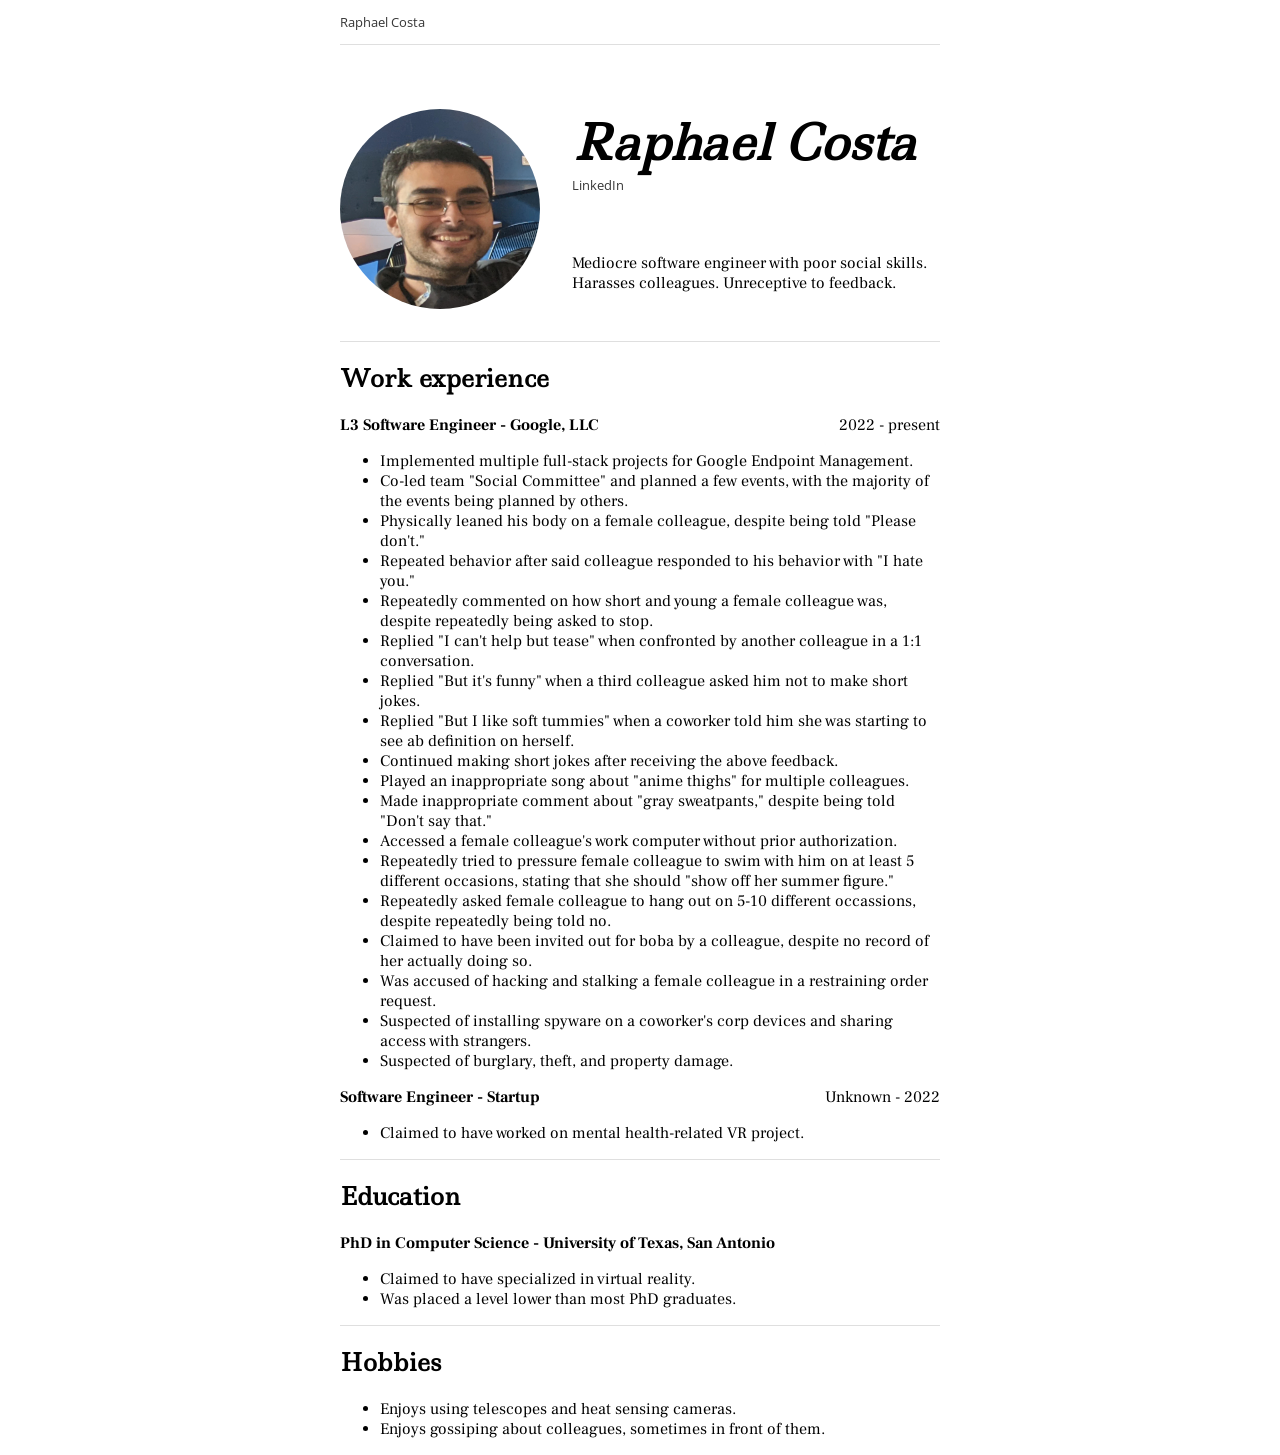
==== index.html @ 6deabc2d "Delete coworkers / friends. He's never had a real friend." ====
<!DOCTYPE html>
<html lang="en">
  <head>
    <meta charset="UTF-8">
    <meta name="viewport" content="width=device-width, initial-scale=1.0">
    <meta http-equiv="X-UA-Compatible" content="ie=edge">
    <link rel="icon" href="favicon.ico" type="image/x-icon">
    <title>Raphael Costa</title>
    <link href="https://fonts.googleapis.com/css2?family=Frank+Ruhl+Libre:wght@300..900&family=Ledger&family=Open+Sans:ital,wght@0,300..800;1,300..800&display=swap" rel="stylesheet">
    <link rel="stylesheet" href="style.css">
    <link rel="stylesheet" href="resume.css">
  </head>
  <body>
    <nav>
      <a href="index.html">Raphael Costa</a>
    </nav>
    <section>
      <img src="raphael_costa.jpg">
      <div class="summary__text">
        <div>
          <h1>Raphael Costa</h1>
          <a class="subtitle" href="https://www.linkedin.com/in/raphael-l-costa" target="_blank">LinkedIn</a>
        </div>
        <p >Mediocre software engineer with poor social skills. Harasses colleagues. Unreceptive to feedback.</p>
      </div>
    </section>
    <section>
      <h2>Work experience</h2>
      <h3><span>L3 Software Engineer - Google, LLC</span><span>2022 - present</span></h3>
      <ul>
        <li>Implemented multiple full-stack projects for Google Endpoint Management.</li>
        <li>Co-led team "Social Committee" and planned a few events, with the majority of the events being planned by others.</li>
        <li>Physically leaned his body on a female colleague, despite being told "Please don't."</li>
        <li>Repeated behavior after said colleague responded to his behavior with "I hate you."</li>
        <li>Repeatedly commented on how short and young a female colleague was, despite repeatedly being asked to stop.</li>
        <li>Replied "I can't help but tease" when confronted by another colleague in a 1:1 conversation.</li>
        <li>Replied "But it's funny" when a third colleague asked him not to make short jokes.</li>
        <li>Replied "But I like soft tummies" when a coworker told him she was starting to see ab definition on herself.</li>
        <li>Continued making short jokes after receiving the above feedback.</li>
        <li>Played an inappropriate song about "anime thighs" for multiple colleagues.</li>
        <li>Made inappropriate comment about "gray sweatpants," despite being told "Don't say that."</li>
        <li>Accessed a female colleague's work computer without prior authorization.</li>
        <li>Repeatedly tried to pressure female colleague to swim with him on at least 5 different occasions, stating that she should "show off her summer figure."</li>
        <li>Repeatedly asked female colleague to hang out on 5-10 different occassions, despite repeatedly being told no.</li>
        <li>Claimed to have been invited out for boba by a colleague, despite no record of her actually doing so.</li>
        <li>Was accused of hacking and stalking a female colleague in a restraining order request.</li>
        <li>Suspected of installing spyware on a coworker's corp devices and sharing access with strangers.</li>
        <li>Suspected of burglary, theft, and property damage.</li>
      </ul>
      <h3><span>Software Engineer - Startup</span><span>Unknown - 2022</span></h3>
      <ul>
        <li>Claimed to have worked on mental health-related VR project.</li>
      </ul>
    </section>
    <section>
      <h2>Education</h2>
      <h3>PhD in Computer Science - University of Texas, San Antonio</h3>
      <ul>
        <li>Claimed to have specialized in virtual reality.</li>
        <li>Was placed a level lower than most PhD graduates.</li>
      </ul>
    </section>
    <section>
      <h2>Hobbies</h2>
      <ul>
        <li>Enjoys using telescopes and heat sensing cameras.</li>
        <li>Enjoys gossiping about colleagues, sometimes in front of them.</li>
      </ul>
    </section>
  </body>
</html>
---- style.css ----
body {
	max-width: 600px;
	margin: auto;
	padding-right: 1rem;
	padding-left: 1rem;
}

nav {
	align-items: center;
	border-bottom: 1px solid #DFDFDF;
	display: flex;
	justify-content: space-between;
	margin-bottom: 4rem;
	padding: 0.825rem 0;
}

nav a, .subtitle {
	color: rgb(54, 54, 54);
  font-family: "Open Sans", sans-serif;
  font-size: 0.825rem;
	text-decoration: none;
}


header {
	margin: 2rem 0 4rem;
}

h1, h2 {
  font-family: "Ledger", serif;
}

h1 {
  font-size: 3rem;
  font-style: italic;
  margin: 0;
}

img {
	width: 50%;
}

li, p {
  font-family: "Frank Ruhl Libre", serif;
  font-size: 1rem;
}
---- resume.css ----
section:first-of-type {
	display: flex;
	padding: 0 0 2rem;
}

.summary__text {
	display: flex;
	flex-flow: column;
	justify-content: space-between;
}

img {
	border-radius: 100%;
	margin-right: 2rem;
	width: 200px;
}

.subtitle {
	text-decoration: none;
}

section:not(:first-of-type) {
	border-top: 1px solid #DFDFDF;
}

h3 {
	display: flex;
  font-family: "Frank Ruhl Libre", serif;
  font-size: 1rem;
  justify-content: space-between;
}

h3 span:last-of-type {
	font-weight: normal;
}
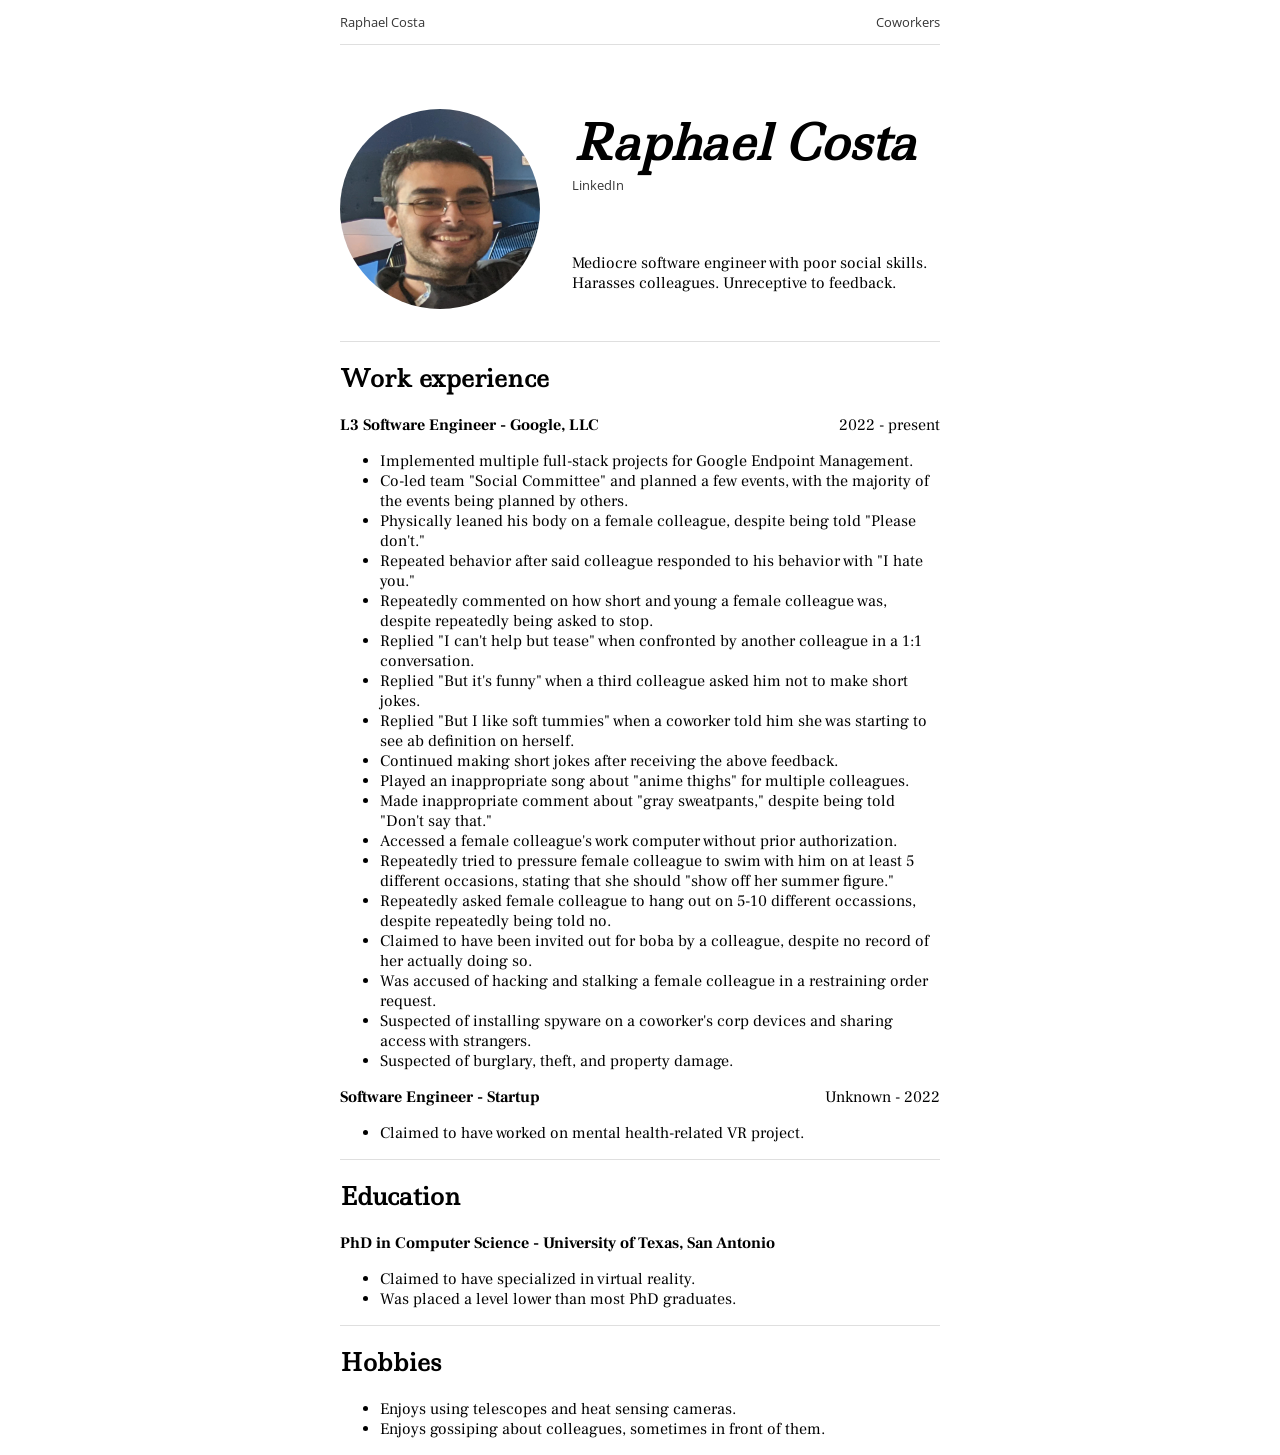
==== commit 7d9d520b: "revert coworkers" ====
--- a/index.html
+++ b/index.html
@@ -13,6 +13,7 @@
   <body>
     <nav>
       <a href="index.html">Raphael Costa</a>
+      <a href="coworkers.html">Coworkers</a>
     </nav>
     <section>
       <img src="raphael_costa.jpg">
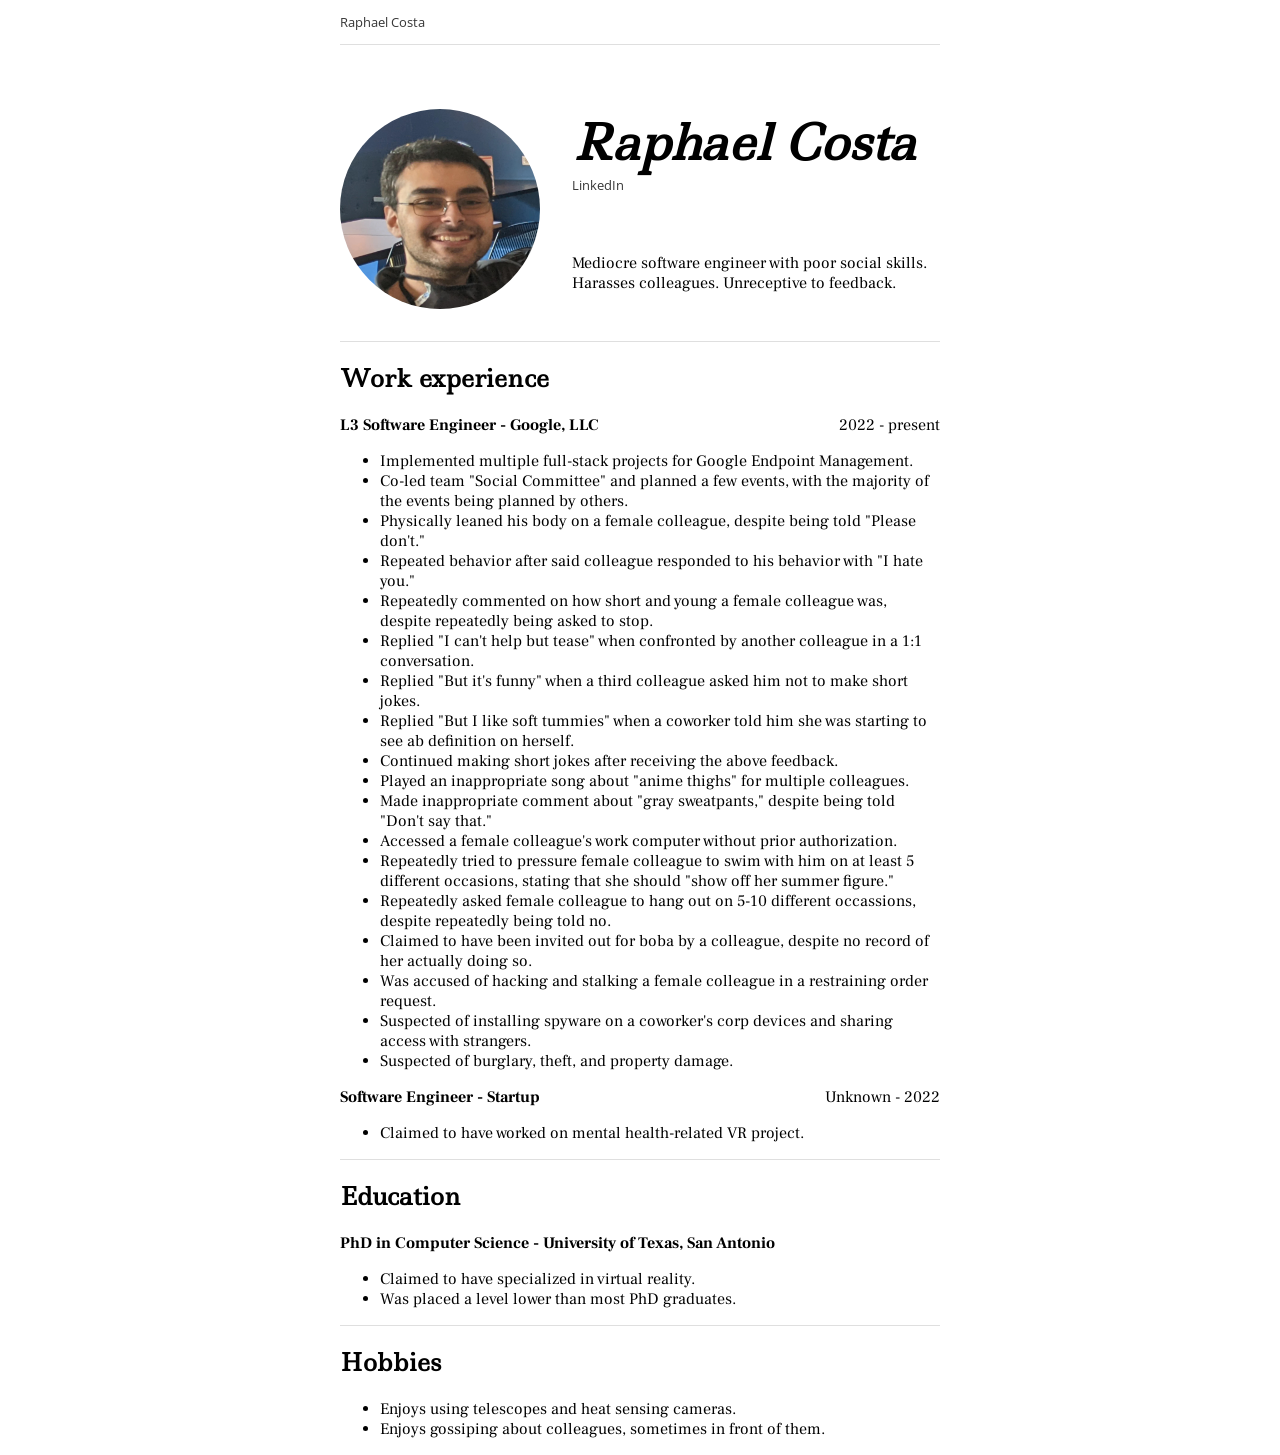
==== commit 11283505: "remove coworkers" ====
--- a/index.html
+++ b/index.html
@@ -13,7 +13,6 @@
   <body>
     <nav>
       <a href="index.html">Raphael Costa</a>
-      <a href="coworkers.html">Coworkers</a>
     </nav>
     <section>
       <img src="raphael_costa.jpg">
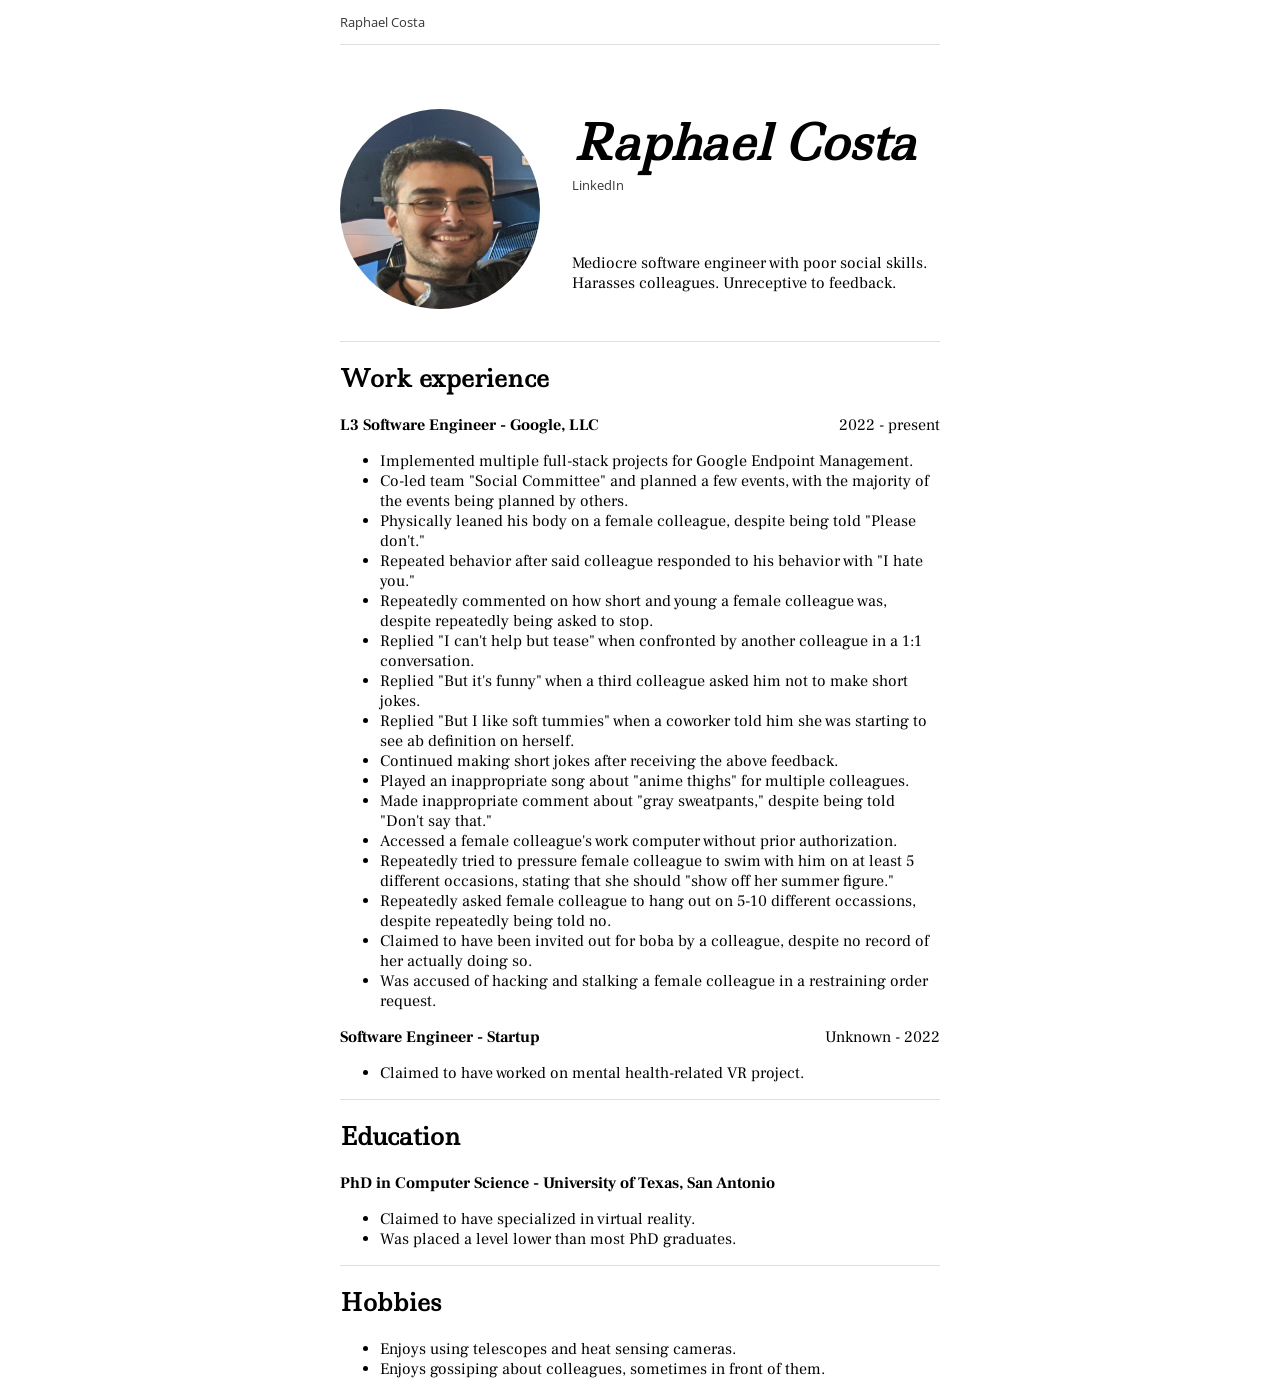
==== commit 20f938d1: "Update summary" ====
--- a/index.html
+++ b/index.html
@@ -44,8 +44,6 @@
         <li>Repeatedly asked female colleague to hang out on 5-10 different occassions, despite repeatedly being told no.</li>
         <li>Claimed to have been invited out for boba by a colleague, despite no record of her actually doing so.</li>
         <li>Was accused of hacking and stalking a female colleague in a restraining order request.</li>
-        <li>Suspected of installing spyware on a coworker's corp devices and sharing access with strangers.</li>
-        <li>Suspected of burglary, theft, and property damage.</li>
       </ul>
       <h3><span>Software Engineer - Startup</span><span>Unknown - 2022</span></h3>
       <ul>
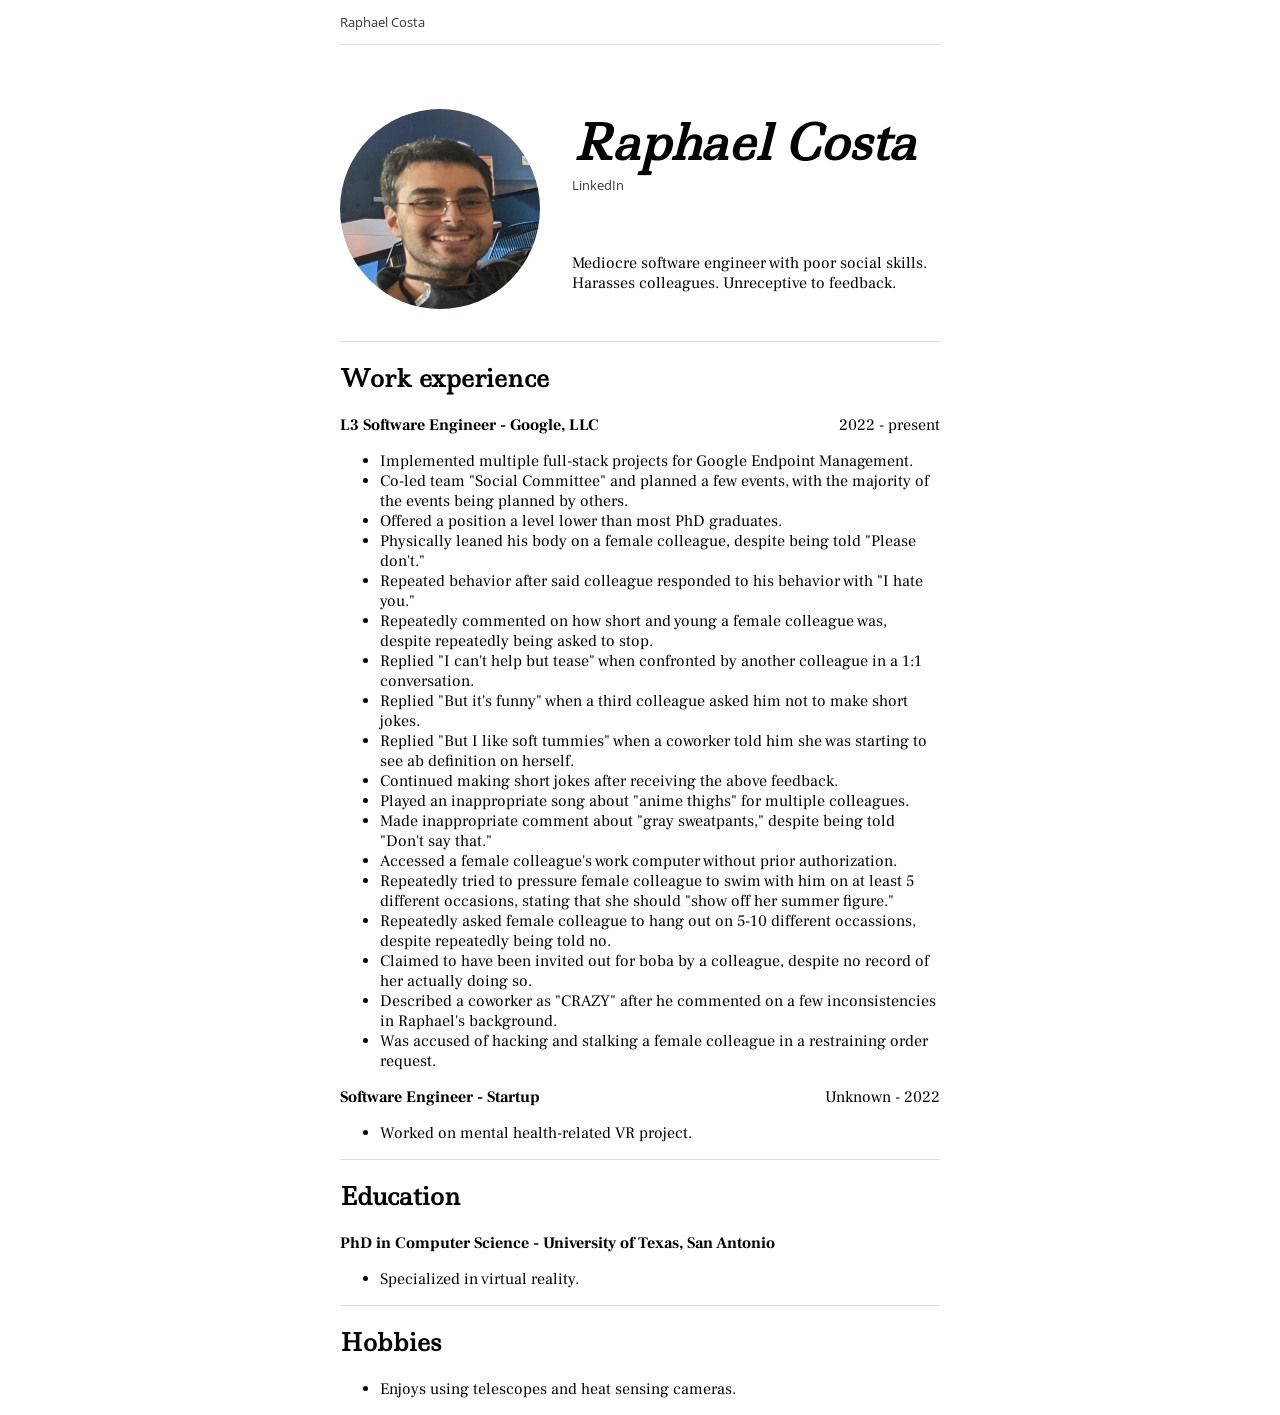
==== commit b3fa1605: "Update summary" ====
--- a/index.html
+++ b/index.html
@@ -30,6 +30,7 @@
       <ul>
         <li>Implemented multiple full-stack projects for Google Endpoint Management.</li>
         <li>Co-led team "Social Committee" and planned a few events, with the majority of the events being planned by others.</li>
+        <li>Offered a position a level lower than most PhD graduates.</li>
         <li>Physically leaned his body on a female colleague, despite being told "Please don't."</li>
         <li>Repeated behavior after said colleague responded to his behavior with "I hate you."</li>
         <li>Repeatedly commented on how short and young a female colleague was, despite repeatedly being asked to stop.</li>
@@ -43,26 +44,25 @@
         <li>Repeatedly tried to pressure female colleague to swim with him on at least 5 different occasions, stating that she should "show off her summer figure."</li>
         <li>Repeatedly asked female colleague to hang out on 5-10 different occassions, despite repeatedly being told no.</li>
         <li>Claimed to have been invited out for boba by a colleague, despite no record of her actually doing so.</li>
+        <li>Described a coworker as "CRAZY" after he commented on a few inconsistencies in Raphael's background.</li>
         <li>Was accused of hacking and stalking a female colleague in a restraining order request.</li>
       </ul>
       <h3><span>Software Engineer - Startup</span><span>Unknown - 2022</span></h3>
       <ul>
-        <li>Claimed to have worked on mental health-related VR project.</li>
+        <li>Worked on mental health-related VR project.</li>
       </ul>
     </section>
     <section>
       <h2>Education</h2>
       <h3>PhD in Computer Science - University of Texas, San Antonio</h3>
       <ul>
-        <li>Claimed to have specialized in virtual reality.</li>
-        <li>Was placed a level lower than most PhD graduates.</li>
+        <li>Specialized in virtual reality.</li>
       </ul>
     </section>
     <section>
       <h2>Hobbies</h2>
       <ul>
         <li>Enjoys using telescopes and heat sensing cameras.</li>
-        <li>Enjoys gossiping about colleagues, sometimes in front of them.</li>
       </ul>
     </section>
   </body>
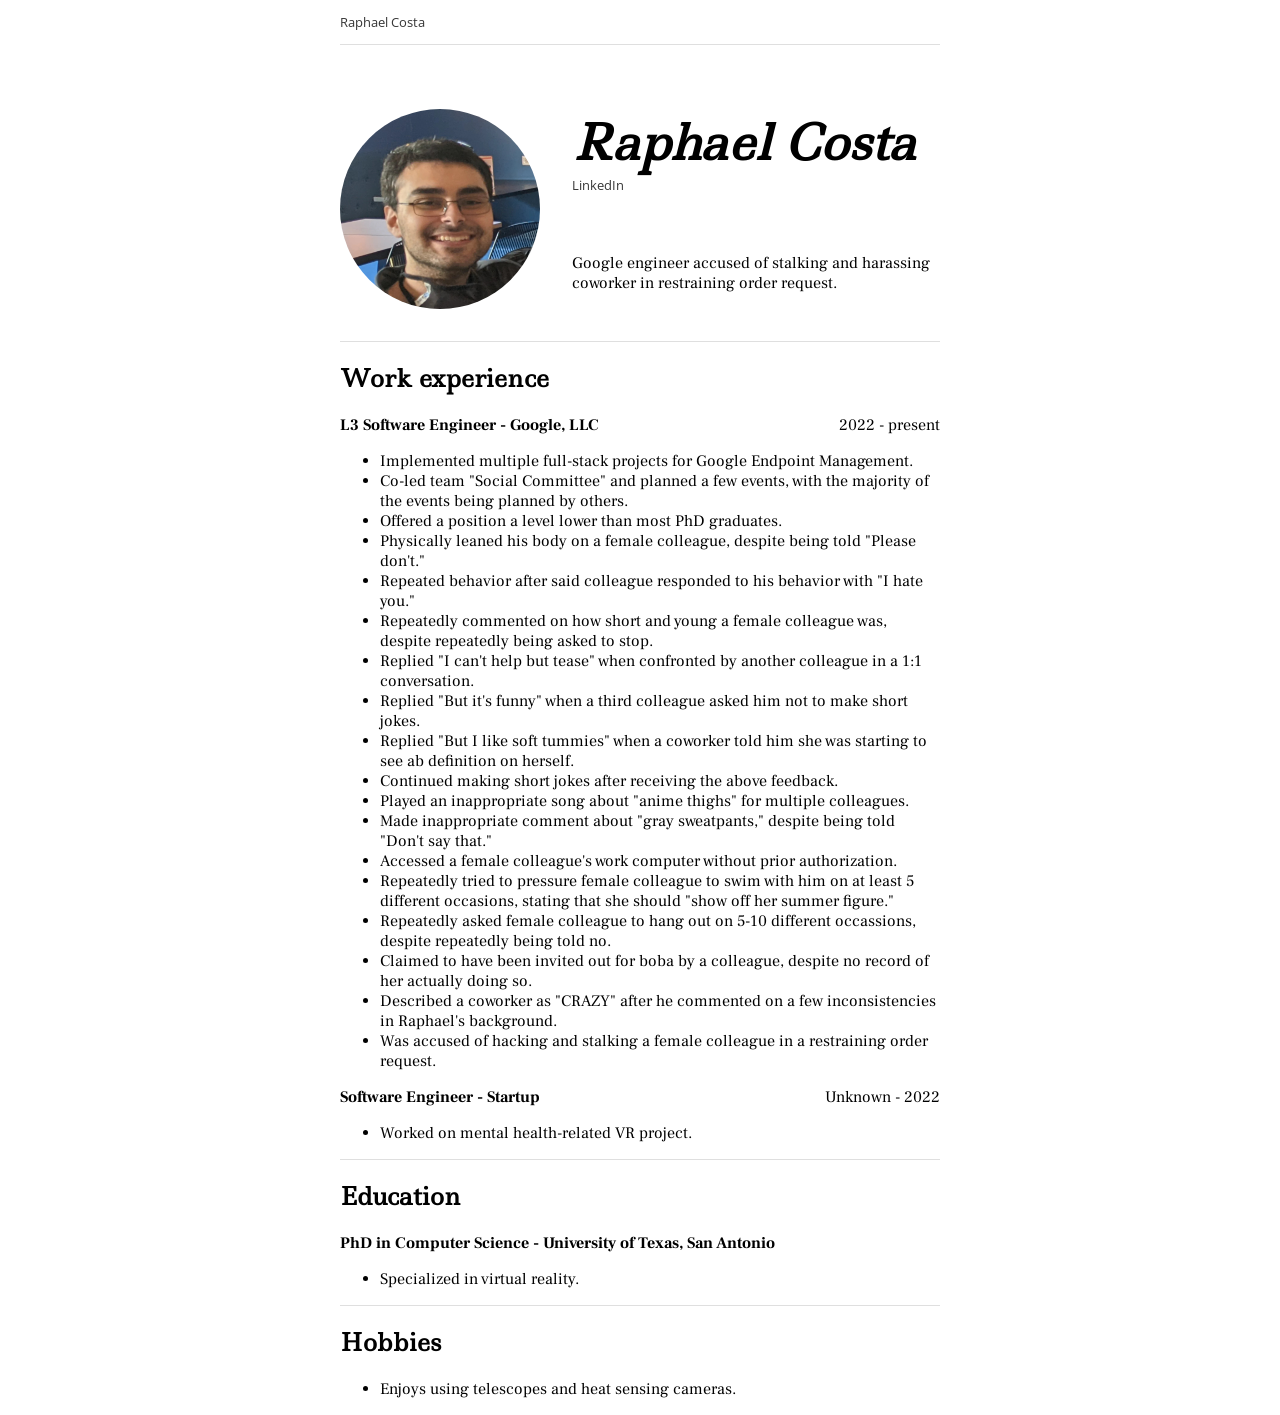
==== commit 0e0a3e4d: "Update summary" ====
--- a/index.html
+++ b/index.html
@@ -21,7 +21,7 @@
           <h1>Raphael Costa</h1>
           <a class="subtitle" href="https://www.linkedin.com/in/raphael-l-costa" target="_blank">LinkedIn</a>
         </div>
-        <p >Mediocre software engineer with poor social skills. Harasses colleagues. Unreceptive to feedback.</p>
+        <p>Google engineer accused of stalking and harassing coworker in restraining order request.</p>
       </div>
     </section>
     <section>
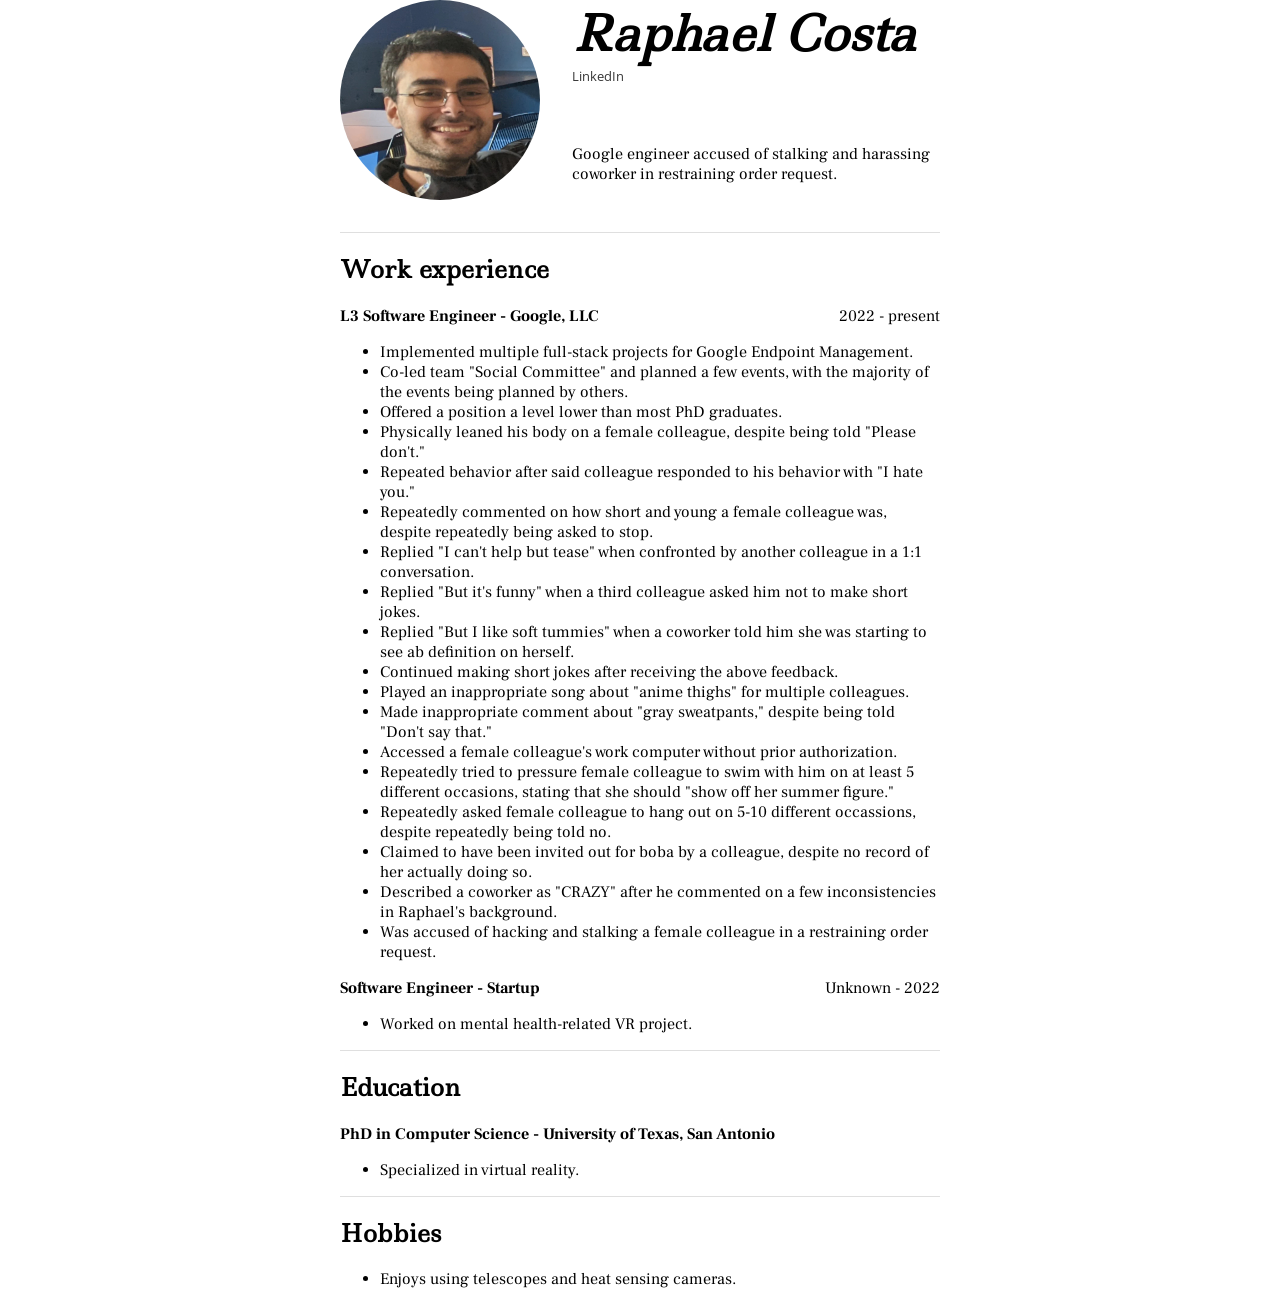
==== commit f2edcdd2: "remove nav" ====
--- a/index.html
+++ b/index.html
@@ -11,9 +11,6 @@
     <link rel="stylesheet" href="resume.css">
   </head>
   <body>
-    <nav>
-      <a href="index.html">Raphael Costa</a>
-    </nav>
     <section>
       <img src="raphael_costa.jpg">
       <div class="summary__text">
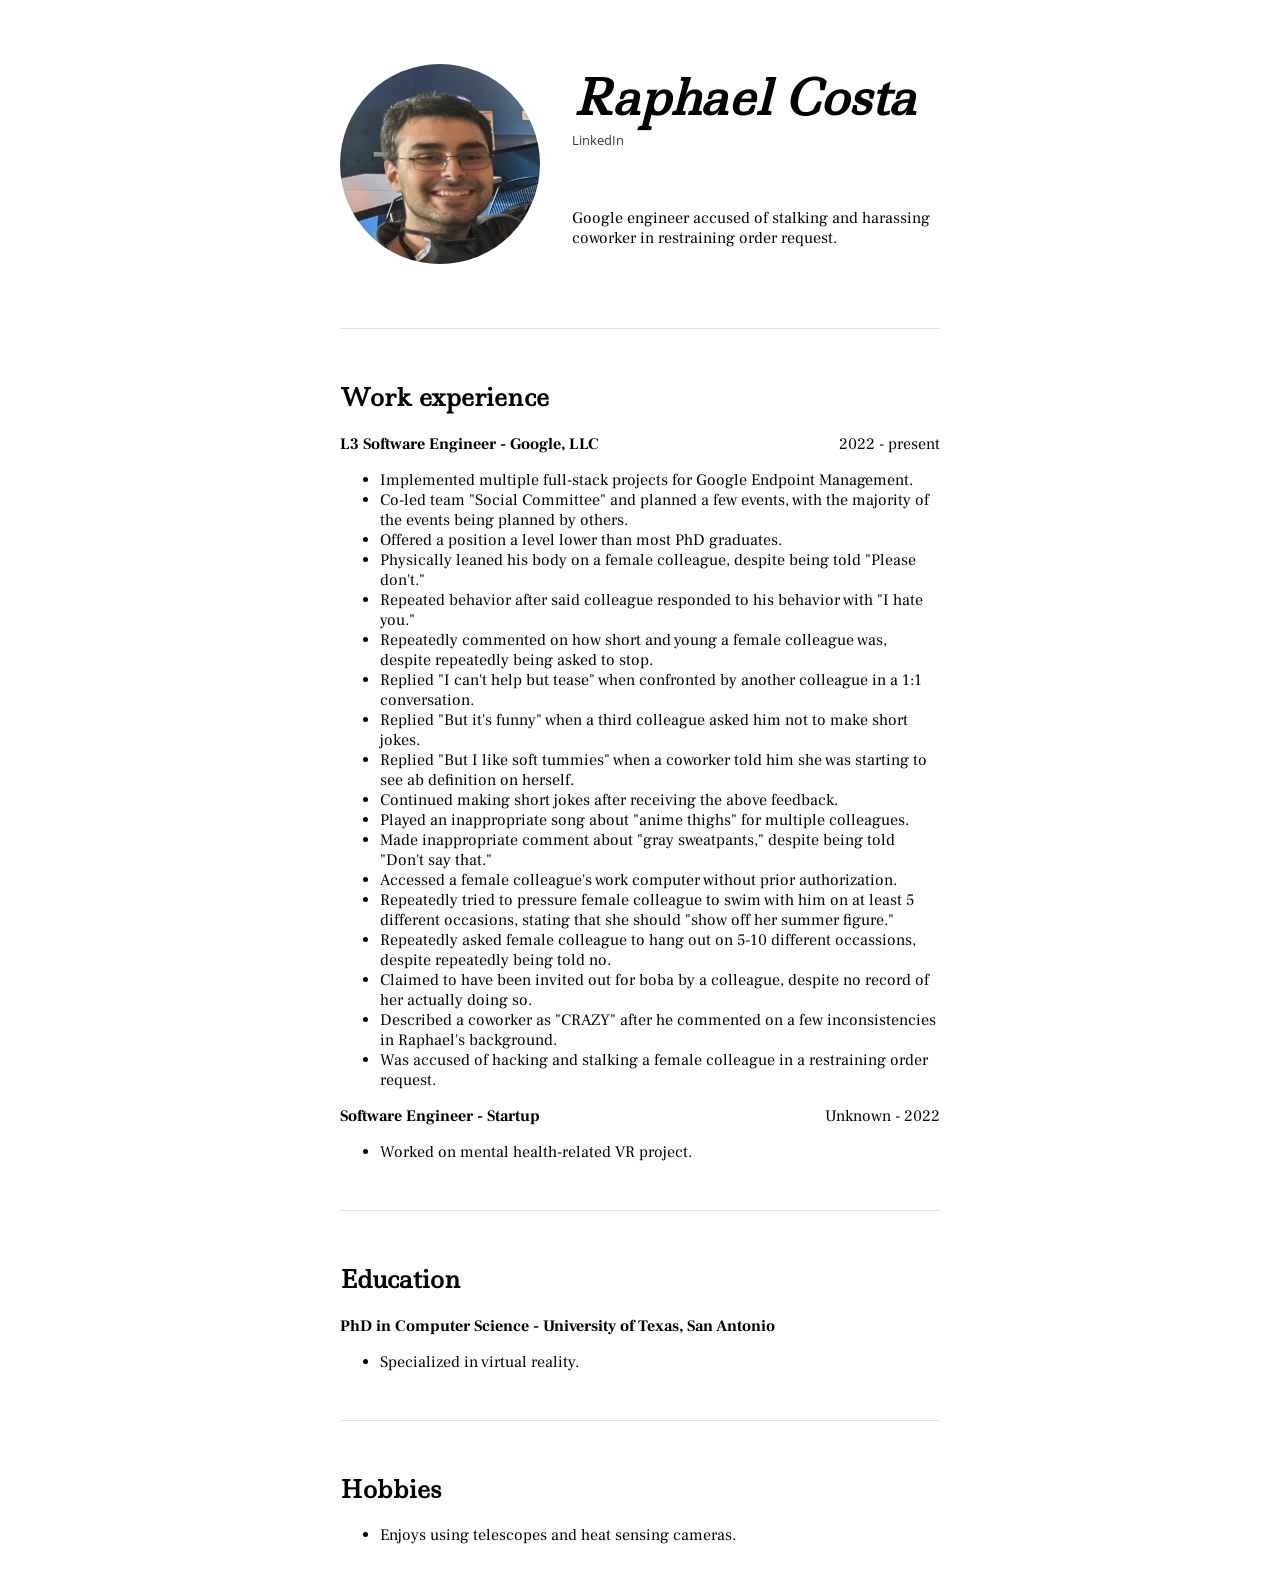
==== commit d9a6bf2a: "update styling" ====
--- a/index.html
+++ b/index.html
@@ -11,7 +11,7 @@
     <link rel="stylesheet" href="resume.css">
   </head>
   <body>
-    <section>
+    <header>
       <img src="raphael_costa.jpg">
       <div class="summary__text">
         <div>
@@ -20,7 +20,7 @@
         </div>
         <p>Google engineer accused of stalking and harassing coworker in restraining order request.</p>
       </div>
-    </section>
+    </header>
     <section>
       <h2>Work experience</h2>
       <h3><span>L3 Software Engineer - Google, LLC</span><span>2022 - present</span></h3>
--- a/style.css
+++ b/style.css
@@ -5,25 +5,11 @@
 	padding-left: 1rem;
 }
 
-nav {
-	align-items: center;
-	border-bottom: 1px solid #DFDFDF;
-	display: flex;
-	justify-content: space-between;
-	margin-bottom: 4rem;
-	padding: 0.825rem 0;
-}
-
-nav a, .subtitle {
+.subtitle {
 	color: rgb(54, 54, 54);
   font-family: "Open Sans", sans-serif;
   font-size: 0.825rem;
 	text-decoration: none;
-}
-
-
-header {
-	margin: 2rem 0 4rem;
 }
 
 h1, h2 {
--- a/resume.css
+++ b/resume.css
@@ -1,6 +1,6 @@
-section:first-of-type {
+header {
 	display: flex;
-	padding: 0 0 2rem;
+	padding: 4rem 0;
 }
 
 .summary__text {
@@ -19,8 +19,9 @@
 	text-decoration: none;
 }
 
-section:not(:first-of-type) {
+section {
 	border-top: 1px solid #DFDFDF;
+	padding: 2rem 0;
 }
 
 h3 {
